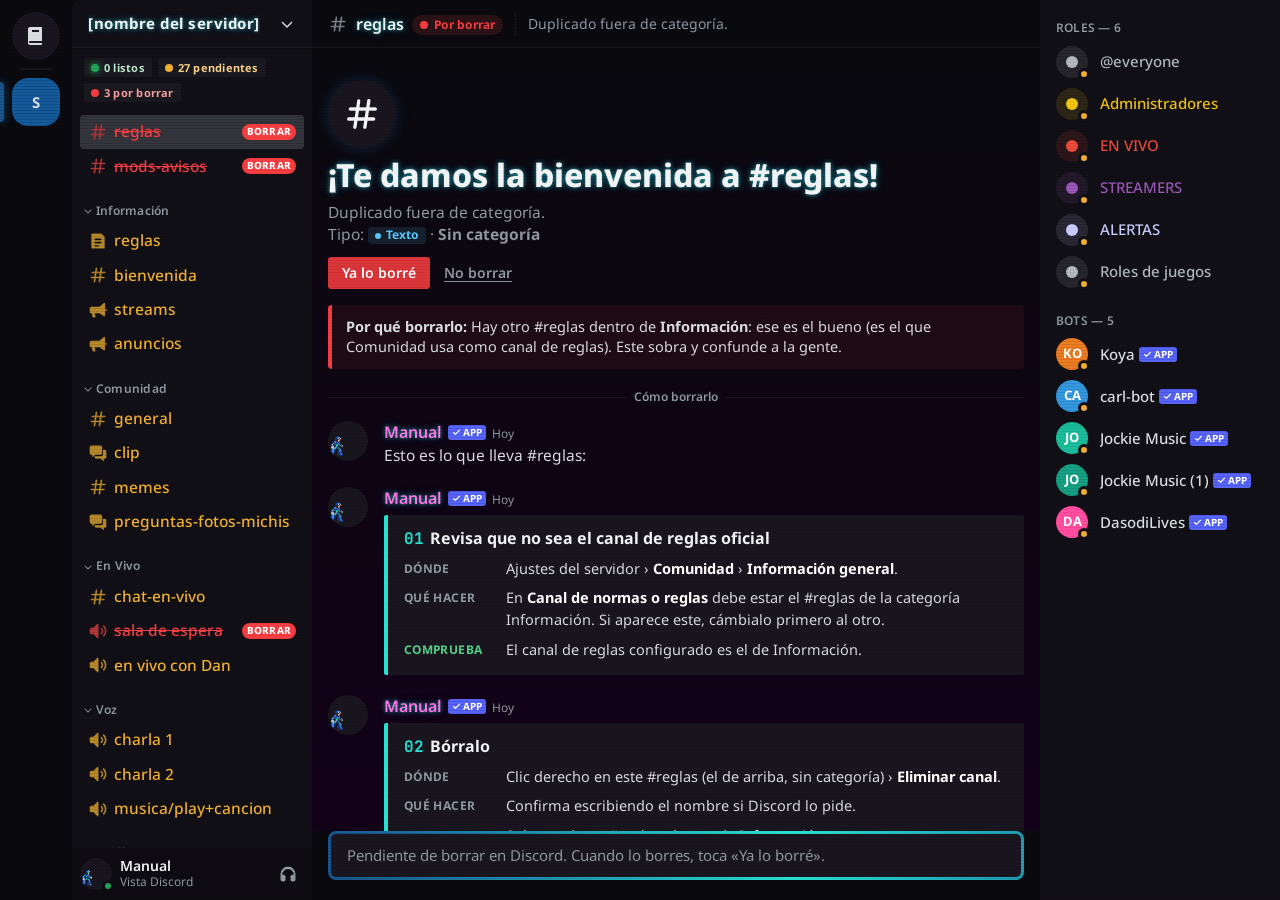
==== discord/index.html @ ae2b07f7 "Manual: invitaciones de Koya y Carl-bot detalladas, asistente y registros de Carl-bot" ====
<!doctype html>
<html lang="es">
<head>
  <meta charset="utf-8">
  <meta name="viewport" content="width=device-width, initial-scale=1">
  <title>Manual del server · Vista Discord</title>
  <link rel="preconnect" href="https://fonts.googleapis.com">
  <link rel="preconnect" href="https://fonts.gstatic.com" crossorigin>
  <link href="https://fonts.googleapis.com/css2?family=Noto+Sans:wght@400;500;600;700;800&family=JetBrains+Mono:wght@500&display=swap" rel="stylesheet">
  <link rel="stylesheet" href="discord.css">
  <link rel="icon" href="../assets/megaman-idle.png">
</head>
<body>
  <div class="app">

    <!-- 1. Columna de servidores -->
    <nav class="servers" aria-label="Servidores">
      <a class="srv srv-home" href="../index.html" title="Manual clásico">
        <svg viewBox="0 0 24 24" width="24" height="24" aria-hidden="true"><path fill="currentColor" d="M4 5a2 2 0 0 1 2-2h11a1 1 0 0 1 1 1v13H6a1 1 0 0 0 0 2h12v1a1 1 0 0 1-1 1H6a2 2 0 0 1-2-2V5Zm4 1v2h7V6H8Z"/></svg>
        <span class="srv-tip">Manual clásico</span>
      </a>
      <div class="srv-sep" aria-hidden="true"></div>
      <button class="srv srv-active" type="button" aria-current="true">
        <span class="srv-pill" aria-hidden="true"></span>
        <span id="srvInitials" class="srv-initials">CG</span>
        <span id="srvTip" class="srv-tip">Servidor</span>
      </button>
    </nav>

    <!-- 2. Barra de canales -->
    <aside class="sidebar" aria-label="Canales">
      <header class="guild-header">
        <span id="guildName" class="guild-name">Servidor</span>
        <svg viewBox="0 0 24 24" width="18" height="18" aria-hidden="true"><path fill="currentColor" d="M5.3 9.3a1 1 0 0 1 1.4 0L12 14.6l5.3-5.3a1 1 0 1 1 1.4 1.4l-6 6a1 1 0 0 1-1.4 0l-6-6a1 1 0 0 1 0-1.4Z"/></svg>
      </header>

      <div class="legend" id="legend" aria-label="Estado del server"></div>

      <div class="channels" id="channels"></div>

      <!-- Panel de usuario -->
      <div class="user-panel">
        <div class="user-avatar"><img src="../assets/megaman-idle.png" alt=""><span class="status-dot"></span></div>
        <div class="user-names">
          <span class="user-name">Manual</span>
          <span class="user-sub" id="userSub">Vista Discord</span>
        </div>
        <button id="soundBtn" class="icon-btn" type="button" aria-pressed="false" title="Sonido"></button>
      </div>
    </aside>

    <!-- 3. Contenido -->
    <main class="main" id="main" aria-live="polite">
      <header class="topbar">
        <button id="menuBtn" class="icon-btn menu-btn" type="button" aria-label="Mostrar canales">
          <svg viewBox="0 0 24 24" width="22" height="22" aria-hidden="true"><path fill="currentColor" d="M3 6h18v2H3V6Zm0 5h18v2H3v-2Zm0 5h18v2H3v-2Z"/></svg>
        </button>
        <span id="topIcon" class="top-icon" aria-hidden="true"></span>
        <h1 id="topName" class="top-name"></h1>
        <span id="topState" class="top-state"></span>
        <span class="top-divider" aria-hidden="true"></span>
        <span id="topTopic" class="top-topic"></span>
        <button id="membersBtn" class="icon-btn members-btn" type="button" aria-label="Mostrar miembros">
          <svg viewBox="0 0 24 24" width="22" height="22" aria-hidden="true"><path fill="currentColor" d="M14.5 8a3 3 0 1 0-6 0 3 3 0 0 0 6 0Zm-9 11c0-3 2.7-5.5 6-5.5s6 2.5 6 5.5H5.5Zm12-11.5a2.5 2.5 0 1 1 0 5 2.5 2.5 0 0 1 0-5Zm1 7c2 .6 3.5 2.3 3.5 4.5h-3.2c-.2-1.8-1-3.3-2.2-4.4l1.9-.1Z"/></svg>
        </button>
      </header>

      <div class="chat" id="chat">
        <div class="chat-inner" id="chatInner"></div>
      </div>

      <div class="composer">
        <div class="composer-box" id="composer">Este canal es parte del manual: usa los botones de arriba para confirmar su estado.</div>
      </div>
    </main>

    <!-- 4. Miembros: roles y bots -->
    <aside class="members" id="members" aria-label="Roles y bots"></aside>
  </div>

  <div id="modal" class="modal-root" hidden></div>
  <div class="scanlines" aria-hidden="true"></div>

  <script src="../content.js"></script>
  <script src="perms.js"></script>
  <script src="server-map.js"></script>
  <script src="discord.js"></script>
</body>
</html>
---- discord/discord.css ----
/* =========================================================
   Vista Discord del manual
   Layout de Discord (tema oscuro) + tu tema de Vencord «Cyberpunk Neon» v3.0
   ========================================================= */

:root {
  /* --- tu paleta (CyberPunkNeon.css, sección 1) --- */
  --neon-primary: #1f7ccead;
  --neon-secondary: #145a99;
  --neon-accent: #29e0d1;
  --bg-void: #0a0a0f;
  --bg-panel: #121017;
  --bg-elevated: #1a1620;

  /* --- colores de estado (CyberPunkNeon.css, sección 23) --- */
  --status-online: #23a55a;
  --status-idle: #f0b232;
  --status-dnd: #f23f43;
  --status-offline: #80848e;

  /* --- tema oscuro de Discord (texto e interacción) --- */
  --text-normal: #dbdee1;
  --text-muted: #949ba4;
  --text-strong: #f2f3f5;
  --channel-icon: #80848e;
  --hover-bg: rgba(78, 80, 88, .3);
  --active-bg: rgba(78, 80, 88, .6);
  --divider: rgba(255, 255, 255, .06);

  --font: 'gg sans', 'Noto Sans', 'Segoe UI', system-ui, sans-serif;
  --mono: 'JetBrains Mono', Consolas, monospace;
}

* { box-sizing: border-box; }
html, body { height: 100%; }
body {
  margin: 0;
  background: var(--bg-void);
  color: var(--text-normal);
  font-family: var(--font);
  font-size: 16px;
  line-height: 1.375;
  overflow: hidden;
}
button { font: inherit; color: inherit; }
a { color: var(--neon-accent); text-shadow: 0 0 4px rgba(41, 224, 209, .4); }
:focus-visible { outline: 2px solid var(--neon-accent); outline-offset: 2px; }

/* scrollbars (sección 8 y 17) */
::-webkit-scrollbar { width: 8px; height: 8px; }
::-webkit-scrollbar-thumb { background: var(--neon-primary); border-radius: 10px; box-shadow: 0 0 6px var(--neon-primary); }
::-webkit-scrollbar-track { background: var(--bg-void); }

/* scanlines CRT (sección 18) */
.scanlines {
  position: fixed; inset: 0; z-index: 999; pointer-events: none;
  background: repeating-linear-gradient(0deg, rgba(0,0,0,.15) 0px, rgba(0,0,0,.15) 1px, transparent 1px, transparent 3px);
  mix-blend-mode: overlay;
}

/* ---------- layout ---------- */
.app {
  display: grid;
  grid-template-columns: 72px 240px minmax(0, 1fr) 240px;
  height: 100vh;
}

/* ---------- 1. servidores ---------- */
.servers {
  background: var(--bg-void);
  display: flex; flex-direction: column; align-items: center;
  gap: 8px; padding: 12px 0;
}
.srv {
  position: relative;
  width: 48px; height: 48px;
  display: grid; place-items: center;
  border: none; border-radius: 50%;
  background: var(--bg-elevated);
  color: var(--text-normal);
  cursor: pointer;
  text-decoration: none; text-shadow: none;
  transition: border-radius .2s ease, box-shadow .2s ease, background .2s ease;
}
.srv:hover { border-radius: 16px; box-shadow: 0 0 12px var(--neon-primary); background: var(--neon-secondary); }
.srv-active { border-radius: 16px; background: var(--neon-secondary); animation: activeServerBreathe 3s ease-in-out infinite; }
@keyframes activeServerBreathe {
  0%, 100% { box-shadow: 0 0 6px var(--neon-primary); }
  50% { box-shadow: 0 0 16px var(--neon-primary); }
}
.srv-initials { font-weight: 700; font-size: 15px; }
.srv-pill {
  position: absolute; left: -12px; top: 50%;
  width: 4px; height: 40px; margin-top: -20px;
  border-radius: 0 4px 4px 0;
  background: var(--neon-primary); box-shadow: 0 0 8px var(--neon-primary);
}
.srv-sep { width: 32px; height: 2px; border-radius: 1px; background: var(--divider); }
.srv-tip {
  position: absolute; left: 60px; top: 50%; transform: translateY(-50%);
  white-space: nowrap; pointer-events: none;
  background: var(--bg-elevated); color: var(--text-strong);
  font-size: 14px; font-weight: 600;
  padding: 6px 10px; border-radius: 4px;
  box-shadow: 0 0 10px rgba(31,124,206,.35);
  opacity: 0; transition: opacity .12s; z-index: 20;
}
.srv:hover .srv-tip { opacity: 1; }

/* ---------- 2. barra de canales ---------- */
.sidebar {
  background: var(--bg-panel);
  display: flex; flex-direction: column;
  min-height: 0;
  border-radius: 8px 0 0 0;
}
.guild-header {
  height: 48px; flex: none;
  display: flex; align-items: center; justify-content: space-between; gap: 8px;
  padding: 0 16px;
  border-bottom: 1px solid var(--divider);
  box-shadow: 0 1px 0 rgba(0,0,0,.2);
}
.guild-name {
  font-weight: 700; font-size: 15px; color: var(--text-strong);
  white-space: nowrap; overflow: hidden; text-overflow: ellipsis;
  letter-spacing: .5px;
  text-shadow: 0 0 4px rgba(41,224,209,.6), 0 0 10px rgba(31,124,206,.4);
}

.legend {
  display: flex; flex-wrap: wrap; gap: 6px;
  padding: 10px 12px 4px;
  font-size: 11px; font-weight: 700; letter-spacing: .02em;
}
.lg { display: inline-flex; align-items: center; gap: 5px; padding: 2px 7px; border-radius: 3px; background: rgba(255,255,255,.04); }
.lg i { width: 8px; height: 8px; border-radius: 50%; display: block; }
.lg-done i { background: var(--status-online); box-shadow: 0 0 6px var(--status-online); }
.lg-pending i { background: var(--status-idle); }
.lg-delete i { background: var(--status-dnd); }
.lg-done { color: #bfe7cf; } .lg-pending { color: #f6d38f; } .lg-delete { color: #f7a4a6; }

.channels { flex: 1; overflow-y: auto; padding: 8px 8px 16px; }
.channels::-webkit-scrollbar { width: 4px; }

.cat {
  display: flex; align-items: center; gap: 2px;
  width: 100%;
  margin-top: 16px; padding: 4px 4px 4px 2px;
  border: none; background: none; cursor: pointer;
  color: var(--text-muted);
  font-size: 12px; font-weight: 600; letter-spacing: .02em;
  text-align: left;
}
.cat:hover { color: var(--text-normal); }
.cat svg { transition: transform .15s; }
.cat[aria-expanded="false"] svg { transform: rotate(-90deg); }
.cat-first { margin-top: 4px; }

.ch {
  position: relative;
  display: flex; align-items: center; gap: 6px;
  width: 100%; min-height: 32px;
  margin: 1px 0; padding: 6px 8px;
  border: none; border-radius: 4px;
  background: none; cursor: pointer;
  color: var(--text-muted);
  font-size: 15.5px; font-weight: 500; text-align: left;
}
.ch:hover { background: var(--hover-bg); color: var(--text-normal); }
.ch.is-active { background: var(--active-bg); color: #fff; }
.ch-icon { flex: none; width: 20px; height: 20px; color: var(--channel-icon); display: grid; place-items: center; }
.ch-name { flex: 1; min-width: 0; white-space: nowrap; overflow: hidden; text-overflow: ellipsis; }
.ch-badge {
  flex: none;
  font-size: 10px; font-weight: 800; letter-spacing: .02em;
  padding: 1px 5px; border-radius: 8px;
  color: #fff;
}

/* estados en la barra */
.st-pending .ch-name { color: var(--status-idle); }
.st-pending .ch-icon { color: #b58a2d; }
.st-pending .ch-badge { background: #8a6418; }
.st-delete .ch-name { color: var(--status-dnd); text-decoration: line-through; text-decoration-thickness: 1px; }
.st-delete .ch-icon { color: #b0373a; }
.st-delete .ch-badge { background: var(--status-dnd); animation: badgePulse 1.6s ease-in-out infinite; }
@keyframes badgePulse { 0%,100% { box-shadow: 0 0 3px rgba(255,40,90,.6); } 50% { box-shadow: 0 0 10px rgba(255,40,90,.9); } }
.st-done .ch-name { color: inherit; }
.done-dot {
  flex: none; width: 9px; height: 9px; border-radius: 50%;
  background: var(--status-online);
  box-shadow: 0 0 0 2px var(--bg-panel), 0 0 8px var(--status-online);
}

.trash-cat { margin-top: 22px; border-top: 1px dashed var(--divider); padding-top: 12px; }
.st-deleted .ch-name { color: #6d6f78; text-decoration: line-through; }

/* panel de usuario */
.user-panel {
  flex: none; height: 52px;
  display: flex; align-items: center; gap: 8px;
  padding: 0 8px;
  background: #0e0c12;
}
.user-avatar { position: relative; width: 32px; height: 32px; flex: none; }
.user-avatar img {
  width: 32px; height: 32px; border-radius: 50%;
  object-fit: cover; object-position: 13% 50%;
  image-rendering: pixelated; background: var(--bg-elevated);
}
.status-dot {
  position: absolute; right: -2px; bottom: -2px;
  width: 12px; height: 12px; border-radius: 50%;
  background: var(--status-online); border: 3px solid #0e0c12;
}
.user-names { flex: 1; min-width: 0; display: flex; flex-direction: column; line-height: 1.2; }
.user-name { font-size: 14px; font-weight: 600; color: var(--text-strong); }
.user-sub { font-size: 12px; color: var(--text-muted); }
.icon-btn {
  width: 32px; height: 32px; flex: none;
  display: grid; place-items: center;
  border: none; border-radius: 4px; background: none;
  color: var(--text-muted); cursor: pointer;
}
.icon-btn:hover { background: var(--hover-bg); color: var(--text-normal); }
.icon-btn[aria-pressed="true"] { color: var(--status-dnd); }

/* ---------- 3. contenido ---------- */
.main { display: flex; flex-direction: column; min-width: 0; min-height: 0; background: var(--bg-void); }
.topbar {
  height: 48px; flex: none;
  display: flex; align-items: center; gap: 8px;
  padding: 0 8px 0 16px;
  border-bottom: 1px solid var(--divider);
  box-shadow: 0 1px 0 rgba(0,0,0,.2);
  background: var(--bg-void);
}
.menu-btn { display: none; }
.top-icon { color: var(--channel-icon); display: grid; place-items: center; }
.top-name {
  margin: 0; font-size: 16px; font-weight: 600; color: var(--text-strong);
  white-space: nowrap;
  text-shadow: 0 0 4px rgba(41,224,209,.6), 0 0 10px rgba(31,124,206,.4);
}
.top-state { flex: none; }
.top-divider { width: 1px; height: 24px; background: var(--divider); margin: 0 4px; }
.top-topic { flex: 1; min-width: 0; font-size: 14px; color: var(--text-muted); white-space: nowrap; overflow: hidden; text-overflow: ellipsis; }

.pill {
  display: inline-flex; align-items: center; gap: 6px;
  font-size: 12px; font-weight: 700;
  padding: 2px 8px; border-radius: 10px;
}
.pill i { width: 8px; height: 8px; border-radius: 50%; display: block; }
.pill-pending { background: rgba(240,178,50,.14); color: var(--status-idle); }
.pill-pending i { background: var(--status-idle); }
.pill-delete { background: rgba(242,63,67,.14); color: var(--status-dnd); }
.pill-delete i { background: var(--status-dnd); }
.pill-done { background: rgba(35,165,90,.14); color: #57d18b; }
.pill-done i { background: var(--status-online); box-shadow: 0 0 6px var(--status-online); }
.pill-deleted { background: rgba(255,255,255,.06); color: var(--text-muted); }
.pill-deleted i { background: var(--status-offline); }

/* chat con degradado y cuadrícula de circuito (secciones 5 y 14) */
.chat {
  flex: 1; overflow-y: auto; min-height: 0;
  background-image:
    linear-gradient(180deg, var(--bg-void) 0%, #14001a 100%),
    repeating-linear-gradient(90deg, rgba(41,224,209,.035) 0px, rgba(41,224,209,.035) 1px, transparent 1px, transparent 48px),
    repeating-linear-gradient(0deg, rgba(41,224,209,.035) 0px, rgba(41,224,209,.035) 1px, transparent 1px, transparent 48px);
  background-blend-mode: normal, screen, screen;
  background-attachment: local;
  animation: gridDrift 40s linear infinite;
}
@keyframes gridDrift { to { background-position: 0 0, 48px 48px, 48px 48px; } }
.chat-inner { max-width: 980px; padding: 16px 0 28px; }

.welcome { padding: 16px 16px 8px; }
.welcome-icon {
  width: 68px; height: 68px; border-radius: 50%;
  display: grid; place-items: center;
  background: var(--bg-elevated); color: var(--text-strong);
  margin-bottom: 8px;
  box-shadow: 0 0 14px rgba(31,124,206,.25);
}
.welcome h2 {
  margin: 8px 0; font-size: 32px; line-height: 1.2; font-weight: 800; color: var(--text-strong);
  text-shadow: 0 0 4px rgba(41,224,209,.6), 0 0 10px rgba(31,124,206,.4);
}
.welcome p { margin: 0 0 12px; color: var(--text-muted); font-size: 15.5px; }

.actions { display: flex; flex-wrap: wrap; align-items: center; gap: 8px; margin-top: 4px; }
.btn {
  display: inline-flex; align-items: center; gap: 6px;
  min-height: 32px; padding: 2px 14px;
  border: none; border-radius: 3px;
  font-size: 14px; font-weight: 600; cursor: pointer;
  background: var(--bg-elevated); color: var(--text-normal);
  transition: background-color .2s ease, box-shadow .2s ease, transform .08s;
}
.btn:hover { background: #262230; }
.btn:active { animation: btnFlash .3s ease-out; }
@keyframes btnFlash { 0% { box-shadow: 0 0 25px var(--neon-accent); } 100% { box-shadow: 0 0 10px var(--neon-primary); } }
.btn-brand { background: var(--neon-primary); color: #fff; }
.btn-brand:hover { background: var(--neon-secondary); box-shadow: 0 0 10px var(--neon-primary); }
.btn-green { background: #248046; color: #fff; }
.btn-green:hover { background: #1a6334; box-shadow: 0 0 10px rgba(35,165,90,.6); }
.btn-red { background: #da373c; color: #fff; }
.btn-red:hover { background: #a12828; box-shadow: 0 0 10px rgba(242,63,67,.6); }
.btn-link { background: none; color: var(--text-muted); padding: 2px 6px; text-decoration: underline; text-underline-offset: 3px; }
.btn-link:hover { background: none; color: var(--text-normal); }
.btn[disabled] { opacity: .5; cursor: not-allowed; }
.soon { font-size: 10px; font-weight: 800; padding: 1px 5px; border-radius: 8px; background: var(--neon-secondary); color: #fff; }

.date-sep {
  display: flex; align-items: center; gap: 8px;
  margin: 20px 16px 8px;
  font-size: 12px; font-weight: 600; color: var(--text-muted);
}
.date-sep::before, .date-sep::after { content: ""; flex: 1; height: 1px; background: var(--divider); }

.suggest {
  margin: 8px 16px; padding: 12px 14px;
  display: flex; flex-wrap: wrap; align-items: center; gap: 10px;
  border-radius: 4px;
  background: rgba(35,165,90,.1); border: 1px solid rgba(35,165,90,.45);
  color: #bfe7cf; font-size: 14.5px;
}
.why {
  margin: 8px 16px; padding: 12px 14px; border-radius: 4px;
  background: rgba(242,63,67,.08); border-left: 4px solid var(--status-dnd);
  font-size: 14.5px;
}

/* mensajes del «bot» Manual */
.msg {
  display: flex; gap: 16px;
  padding: 8px 16px 8px 16px; margin-top: 4px;
  border-radius: 2px;
  transition: box-shadow .15s ease, background .15s;
}
.msg:hover { box-shadow: -2px 0 0 var(--neon-primary), 0 0 14px rgba(31,124,206,.25); background: rgba(255,255,255,.015); }
.msg-avatar {
  flex: none; width: 40px; height: 40px; border-radius: 50%;
  object-fit: cover; object-position: 13% 50%;
  image-rendering: pixelated; background: var(--bg-elevated);
}
.msg-body { min-width: 0; flex: 1; }
.msg-head { display: flex; align-items: baseline; flex-wrap: wrap; gap: 6px; margin-bottom: 2px; }
.msg-author {
  font-weight: 600; color: #ff7be6;
  text-shadow: 0 0 4px rgba(41,224,209,.6), 0 0 10px rgba(31,124,206,.4);
  cursor: default;
}
.msg-author:hover {
  animation: glitchText .25s steps(2, jump-none) 1;
  text-shadow: -1px 0 rgba(255,0,90,.8), 1px 0 rgba(41,224,209,.8), 0 0 8px var(--neon-accent);
}
@keyframes glitchText {
  0% { transform: translate(0,0); } 25% { transform: translate(-1px,.5px); }
  50% { transform: translate(1px,-.5px); } 75% { transform: translate(-.5px,0); } 100% { transform: translate(0,0); }
}
.app-tag {
  display: inline-flex; align-items: center; gap: 2px;
  font-size: 10px; font-weight: 700; padding: 0 4px; border-radius: 3px;
  background: #5865f2; color: #fff; line-height: 15px; transform: translateY(-1px);
}
.msg-time { font-size: 12px; color: var(--text-muted); }
.msg-text { color: var(--text-normal); font-size: 15.5px; }

/* tarjeta de paso (estilo embed, esquinas angulares — sección 13) */
.embed {
  margin-top: 6px; max-width: 640px;
  display: grid; gap: 8px;
  padding: 12px 16px 14px;
  border-radius: 2px;
  background: var(--bg-elevated);
  border-left: 4px solid var(--neon-accent);
}
.embed-title { font-weight: 700; color: var(--text-strong); font-size: 16px; }
.embed-num { font-family: var(--mono); color: var(--neon-accent); margin-right: 6px; }
.embed-row { display: grid; grid-template-columns: 92px 1fr; gap: 10px; font-size: 14.5px; line-height: 1.5; }
.embed-row b.lbl { font-size: 12px; font-weight: 700; color: var(--text-muted); text-transform: uppercase; letter-spacing: .03em; padding-top: 2px; }
.embed-row.warn { background: rgba(240,178,50,.08); margin: 0 -8px; padding: 6px 8px; border-radius: 3px; }
.embed-row.warn b.lbl { color: var(--status-idle); }
.embed-row.ok b.lbl { color: #57d18b; }
.embed strong { color: #fff; }
code { font-family: var(--mono); font-size: .88em; background: #08080c; border: 1px solid rgba(41,224,209,.3); padding: 1px 5px; border-radius: 2px; color: var(--neon-accent); }

/* tareas del manual (comparten avance) */
.tasks { margin-top: 6px; max-width: 640px; display: grid; gap: 6px; }
.task {
  display: flex; align-items: center; gap: 10px;
  padding: 8px 10px; border-radius: 3px;
  background: var(--bg-elevated); border: 1px solid transparent;
}
.task:hover { border-color: rgba(41,224,209,.3); }
.task-check {
  flex: none; width: 22px; height: 22px; border-radius: 4px;
  border: 2px solid #4e5058; background: none; cursor: pointer;
  display: grid; place-items: center; color: transparent;
}
.task.is-done .task-check { background: var(--status-online); border-color: var(--status-online); color: #fff; box-shadow: 0 0 8px rgba(35,165,90,.6); }
.task-text { flex: 1; min-width: 0; font-size: 14.5px; }
.task.is-done .task-text { color: var(--text-muted); text-decoration: line-through; }
.task.is-skip .task-text { color: #6d6f78; text-decoration: line-through; }
.task-level { font-size: 12px; color: var(--text-muted); }
.task-skip { flex: none; border: none; background: none; cursor: pointer; font-size: 12px; color: var(--text-muted); text-decoration: underline; text-underline-offset: 3px; }
.task-skip:hover { color: var(--status-dnd); }
.task.is-skip .task-skip { color: var(--status-idle); }

/* tipos de canal (mismos colores que el manual) */
.type { display: inline-flex; align-items: center; gap: 5px; padding: 0 7px; border-radius: 3px; font-size: 12px; font-weight: 700; white-space: nowrap; vertical-align: 1px; }
.type::before { content: ""; width: 6px; height: 6px; border-radius: 50%; background: currentColor; }
.type-texto { color: #5ac8fa; background: rgba(90,200,250,.12); }
.type-anuncios { color: #ffb020; background: rgba(255,176,32,.12); }
.type-foro { color: #ff4fa3; background: rgba(255,79,163,.12); }
.type-voz { color: #9dff5c; background: rgba(157,255,92,.12); }
.type-escenario { color: #b98cff; background: rgba(185,140,255,.12); }

/* caja inferior con borde que recorre el perímetro (sección 6) */
.composer { flex: none; padding: 0 16px 20px; }
.composer-box {
  min-height: 44px; padding: 11px 16px;
  border-radius: 8px;
  color: var(--text-muted); font-size: 15px;
  border: 3px solid transparent;
  background-image:
    linear-gradient(var(--bg-elevated), var(--bg-elevated)),
    linear-gradient(90deg, var(--neon-primary), var(--neon-accent), var(--neon-secondary), var(--neon-primary), var(--neon-accent), var(--neon-secondary), var(--neon-primary));
  background-origin: border-box;
  background-clip: padding-box, border-box;
  background-size: 100% 100%, 400% 100%;
  animation: chaseMsgBoxBorder 8s linear infinite;
}
@keyframes chaseMsgBoxBorder { 0% { background-position: 0 0, 0% 0; } 100% { background-position: 0 0, 400% 0; } }

/* ---------- 4. miembros ---------- */
.members { background: var(--bg-panel); overflow-y: auto; padding: 8px 8px 16px; }
.mem-group { margin: 20px 8px 4px; font-size: 12px; font-weight: 600; color: var(--text-muted); letter-spacing: .02em; }
.mem-group:first-child { margin-top: 12px; }
.mem {
  display: flex; align-items: center; gap: 12px;
  width: 100%; min-height: 42px; padding: 4px 8px;
  border: none; border-radius: 4px; background: none; cursor: pointer; text-align: left;
}
.mem:hover { background: var(--hover-bg); }
.mem.is-active { background: var(--active-bg); }
.mem-av {
  position: relative; flex: none;
  width: 32px; height: 32px; border-radius: 50%;
  display: grid; place-items: center;
  font-size: 13px; font-weight: 700; color: #fff;
}
.mem-av .st {
  position: absolute; right: -2px; bottom: -2px;
  width: 12px; height: 12px; border-radius: 50%;
  border: 3px solid var(--bg-panel);
}
.mem-av .st-pending { background: var(--status-idle); }
.mem-av .st-delete { background: var(--status-dnd); }
.mem-av .st-done { background: var(--status-online); }
.mem-name {
  flex: 1; min-width: 0; font-size: 15px; font-weight: 500;
  white-space: nowrap; overflow: hidden; text-overflow: ellipsis;
}
.mem:hover .mem-name { text-shadow: -1px 0 rgba(255,0,90,.8), 1px 0 rgba(41,224,209,.8), 0 0 8px var(--neon-accent); }
.mem-role-dot { width: 12px; height: 12px; border-radius: 50%; }


/* ---------- resumen de permisos en la página ---------- */
.ptable { margin-top: 6px; max-width: 720px; display: grid; gap: 6px; }
.prow { display: grid; grid-template-columns: 170px 1fr; gap: 10px; align-items: start; padding: 8px 10px; background: var(--bg-elevated); border-radius: 3px; }
.ptarget { display: inline-flex; align-items: center; gap: 5px; font-weight: 700; font-size: 14px; }
.pchips { display: flex; flex-wrap: wrap; gap: 5px; }
.pchip { font-size: 12.5px; font-weight: 600; padding: 2px 8px; border-radius: 10px; }
.pchip.allow { background: rgba(35,165,90,.15); color: #6ee29b; }
.pchip.deny { background: rgba(242,63,67,.15); color: #ff8a8d; }
.pchip.none { background: rgba(255,255,255,.06); color: var(--text-muted); }
.linkbtn { border: none; background: none; padding: 0; color: var(--neon-accent); cursor: pointer; font-weight: 600; text-decoration: underline; text-underline-offset: 3px; }

/* ---------- ventana estilo «Editar canal» ---------- */
body.modal-open { overflow: hidden; }
.modal-root { position: fixed; inset: 0; z-index: 100; background: rgba(0,0,0,.55); animation: fadeIn .15s ease; }
@keyframes fadeIn { from { opacity: 0; } }
.settings {
  position: absolute; inset: 0;
  display: grid; grid-template-columns: minmax(200px, 1fr) minmax(0, 760px) minmax(60px, 1fr);
  background: var(--bg-void);
  animation: zoomIn .18s cubic-bezier(.2,.8,.2,1);
}
@keyframes zoomIn { from { transform: scale(1.04); opacity: 0; } }
.set-nav {
  background: var(--bg-panel);
  display: flex; flex-direction: column; align-items: flex-end;
  padding: 60px 8px 20px 20px; overflow-y: auto;
}
.set-nav > * { width: 200px; }
.set-head { font-size: 12px; font-weight: 700; color: var(--text-muted); padding: 6px 10px; text-transform: uppercase; letter-spacing: .02em; overflow-wrap: anywhere; }
.set-head small { display: block; font-weight: 600; text-transform: none; color: #6d6f78; margin-top: 2px; }
.set-tab {
  display: block; text-align: left;
  margin: 1px 0; padding: 6px 10px;
  border: none; border-radius: 4px; background: none; cursor: pointer;
  color: var(--text-muted); font-size: 15.5px; font-weight: 500;
}
.set-tab:hover { background: var(--hover-bg); color: var(--text-normal); }
.set-tab.on { background: var(--active-bg); color: #fff; }
.set-sep { height: 1px; background: var(--divider); margin: 8px 0; }
.set-danger { padding: 6px 10px; color: var(--status-dnd); font-size: 15.5px; font-weight: 500; opacity: .75; cursor: help; }

.set-body { padding: 60px 40px 80px; overflow-y: auto; }
.set-body h2 { margin: 0 0 4px; font-size: 20px; color: var(--text-strong); text-shadow: 0 0 4px rgba(41,224,209,.6), 0 0 10px rgba(31,124,206,.4); }
.set-sub { margin: 0 0 18px; font-size: 14px; color: var(--text-muted); }
.set-close {
  justify-self: start; align-self: start;
  margin: 60px 0 0 20px;
  display: flex; flex-direction: column; align-items: center; gap: 6px;
  border: none; background: none; cursor: pointer; color: var(--text-muted);
  font-size: 12px; font-weight: 700;
}
.set-close svg { width: 36px; height: 36px; padding: 8px; border: 2px solid currentColor; border-radius: 50%; box-sizing: border-box; }
.set-close:hover { color: var(--text-strong); }

.kv { display: grid; grid-template-columns: 200px 1fr; gap: 12px; padding: 10px 0; border-bottom: 1px solid var(--divider); font-size: 14.5px; }
.kv span { color: var(--text-muted); font-weight: 600; font-size: 12px; text-transform: uppercase; letter-spacing: .02em; padding-top: 2px; }
.kv b { font-weight: 500; color: var(--text-normal); display: inline-flex; align-items: center; gap: 8px; flex-wrap: wrap; }
.swatch { width: 16px; height: 16px; border-radius: 50%; display: inline-block; }
.set-note { margin: 12px 0; padding: 10px 12px; border-radius: 4px; background: rgba(41,224,209,.06); border-left: 3px solid var(--neon-accent); font-size: 14px; }
.sync-box { margin: 0 0 12px; padding: 12px 14px; border-radius: 6px; background: var(--bg-elevated); font-size: 14.5px; }
.sync-box.synced { color: #f6d38f; }
.sync-box.own { color: #c9cdfb; }

.adv { display: grid; grid-template-columns: 190px minmax(0, 1fr); gap: 20px; margin-top: 18px; }
.adv-title { font-size: 12px; font-weight: 700; color: var(--text-muted); text-transform: uppercase; margin: 6px 0 8px; }
.adv-left { display: flex; flex-direction: column; gap: 2px; }
.adv-target {
  display: flex; align-items: center; gap: 4px; width: 100%;
  padding: 7px 10px; border: none; border-radius: 4px; background: none; cursor: pointer;
  font-size: 14.5px; font-weight: 600; text-align: left;
}
.adv-target:hover { background: var(--hover-bg); }
.adv-target.on { background: var(--active-bg); }
.showall { display: flex; align-items: center; gap: 8px; font-size: 13.5px; color: var(--text-muted); margin-bottom: 6px; cursor: pointer; }
.showall input { accent-color: var(--neon-accent); }

.perm-sec { margin: 18px 0 4px; font-size: 12px; font-weight: 700; color: var(--text-muted); text-transform: uppercase; letter-spacing: .02em; }
.perm { display: flex; gap: 16px; align-items: flex-start; padding: 12px 0; border-bottom: 1px solid var(--divider); }
.perm-info { flex: 1; min-width: 0; }
.perm-name { font-size: 15.5px; font-weight: 600; color: var(--text-strong); display: flex; align-items: center; gap: 6px; flex-wrap: wrap; }
.perm.is-set .perm-name { text-shadow: 0 0 4px rgba(41,224,209,.5); }
.perm-key { font-family: var(--mono); font-size: 11px; color: #6d7380; margin-top: 2px; }
.perm-desc { font-size: 13.5px; color: var(--text-muted); margin-top: 4px; line-height: 1.45; }
.approx { font-size: 13px; color: var(--status-idle); cursor: help; }
.tag2fa { font-size: 10px; font-weight: 800; padding: 0 5px; border-radius: 3px; background: rgba(240,178,50,.15); color: var(--status-idle); }

/* control ✕ / ／ / ✓ como en Discord */
.tri { flex: none; display: inline-flex; border: 1px solid #3a3d44; border-radius: 4px; overflow: hidden; }
.tri span { width: 30px; height: 26px; display: grid; place-items: center; font-size: 13px; font-weight: 800; color: #6d6f78; background: #1e1f22; }
.tri span + span { border-left: 1px solid #3a3d44; }
.tri .tri-x.on { background: var(--status-dnd); color: #fff; box-shadow: 0 0 10px rgba(242,63,67,.6); }
.tri .tri-n.on { background: #4e5058; color: #fff; }
.tri .tri-v.on { background: var(--status-online); color: #fff; box-shadow: 0 0 10px rgba(35,165,90,.6); }

/* interruptor de permisos de rol */
.sw { flex: none; width: 40px; height: 24px; border-radius: 12px; background: #80848e; position: relative; transition: background .15s; }
.sw i { position: absolute; top: 3px; left: 3px; width: 18px; height: 18px; border-radius: 50%; background: #fff; transition: left .15s; }
.sw.on { background: var(--status-online); box-shadow: 0 0 10px rgba(35,165,90,.5); }
.sw.on i { left: 19px; }
.sw.key { background: #6b2a2c; outline: 2px solid var(--status-dnd); outline-offset: 1px; }

.cmd-table { display: grid; gap: 2px; margin: 8px 0; }
.cmd-row { display: grid; grid-template-columns: 1.4fr 1fr 1.2fr; gap: 10px; padding: 10px 12px; background: var(--bg-elevated); font-size: 14px; align-items: center; }
.cmd-row small { display: block; color: var(--text-muted); font-size: 12px; margin-top: 2px; }
.cmd-head { background: none; color: var(--text-muted); font-weight: 700; font-size: 12px; text-transform: uppercase; }
.cmd-row .allow { color: #6ee29b; font-weight: 700; }
.cmd-row .deny { color: #ff8a8d; font-weight: 700; }

@media (max-width: 900px) {
  .settings { grid-template-columns: minmax(0, 1fr); grid-template-rows: auto minmax(0, 1fr); }
  .set-nav { flex-direction: row; flex-wrap: wrap; align-items: center; padding: 12px 56px 8px 12px; gap: 4px; }
  .set-nav > * { width: auto; }
  .set-sep, .set-danger { display: none; }
  .set-body { padding: 16px 16px 60px; }
  .set-close { position: absolute; top: 8px; right: 8px; margin: 0; }
  .set-close span { display: none; }
  .adv { grid-template-columns: minmax(0, 1fr); }
  .adv-left { flex-direction: row; flex-wrap: wrap; }
  .adv-target { width: auto; }
  .kv, .prow { grid-template-columns: minmax(0, 1fr); gap: 4px; }
}

/* ---------- responsive ---------- */
@media (max-width: 1100px) {
  .app { grid-template-columns: 72px 240px minmax(0, 1fr); }
  .members { display: none; position: fixed; right: 0; top: 0; bottom: 0; width: 260px; z-index: 30; box-shadow: -8px 0 24px rgba(0,0,0,.5); }
  .app.show-members .members { display: block; }
}
@media (min-width: 1101px) { .members-btn { display: none; } }
@media (max-width: 760px) {
  .app { grid-template-columns: minmax(0, 1fr); }
  .servers { display: none; }
  .sidebar { display: none; position: fixed; left: 0; top: 0; bottom: 0; width: 280px; z-index: 30; box-shadow: 8px 0 24px rgba(0,0,0,.5); }
  .app.show-channels .sidebar { display: flex; }
  .menu-btn { display: grid; }
  .top-divider, .top-topic { display: none; }
  .embed-row { grid-template-columns: 1fr; gap: 2px; }
  .welcome h2 { font-size: 24px; }
}

@media (prefers-reduced-motion: reduce) {
  *, *::before, *::after { animation: none !important; transition: none !important; }
}
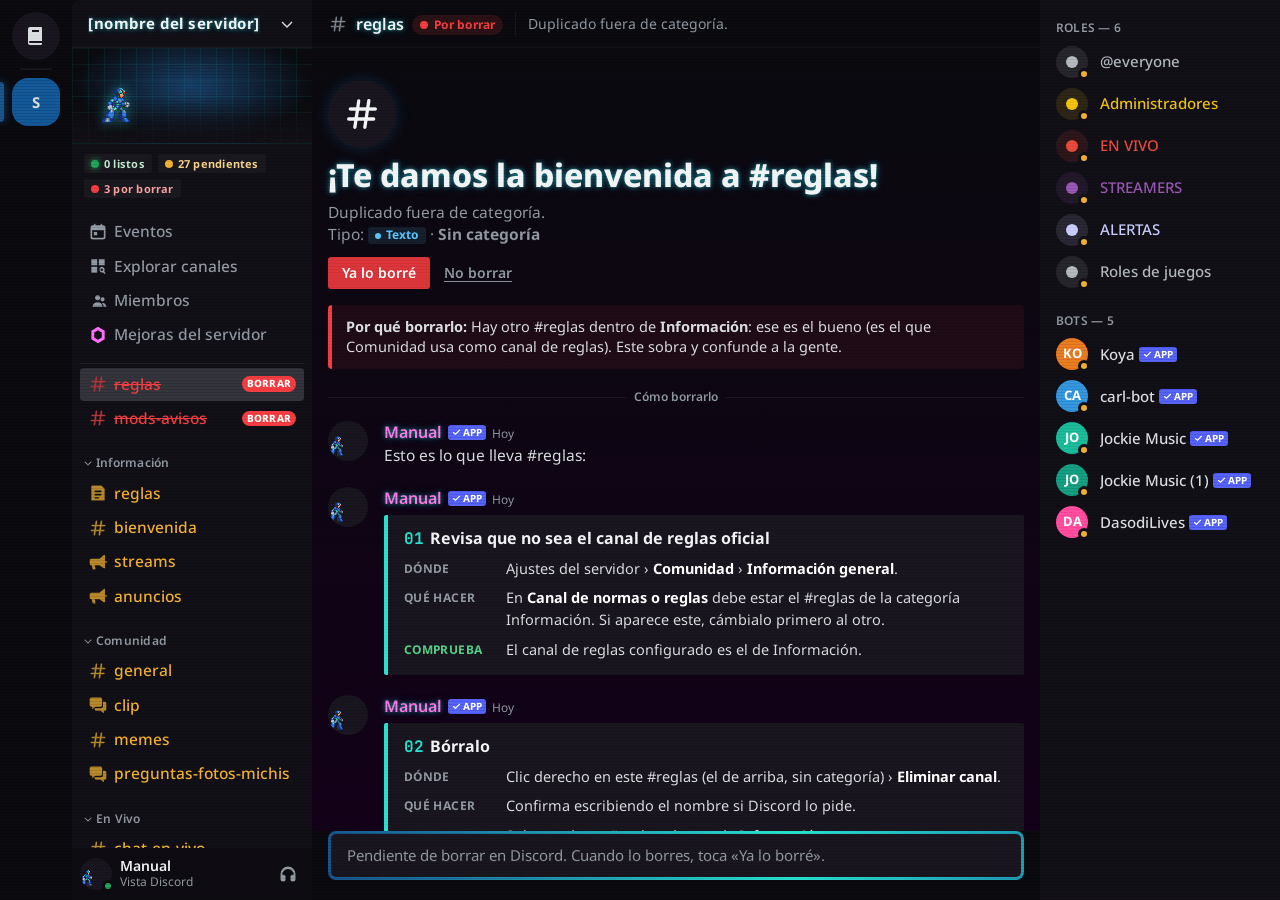
==== commit bd9c93a0: "Vista Discord Fase 3 y pendientes del manual: música-live, Sala de espera, #bienvenida solo Koya, Jo" ====
--- a/discord/index.html
+++ b/discord/index.html
@@ -29,10 +29,16 @@
 
     <!-- 2. Barra de canales -->
     <aside class="sidebar" aria-label="Canales">
-      <header class="guild-header">
+      <button id="guildBtn" class="guild-header" type="button" aria-haspopup="menu" aria-expanded="false" aria-controls="guildMenu">
         <span id="guildName" class="guild-name">Servidor</span>
-        <svg viewBox="0 0 24 24" width="18" height="18" aria-hidden="true"><path fill="currentColor" d="M5.3 9.3a1 1 0 0 1 1.4 0L12 14.6l5.3-5.3a1 1 0 1 1 1.4 1.4l-6 6a1 1 0 0 1-1.4 0l-6-6a1 1 0 0 1 0-1.4Z"/></svg>
-      </header>
+        <svg class="guild-chev" viewBox="0 0 24 24" width="18" height="18" aria-hidden="true"><path fill="currentColor" d="M5.3 9.3a1 1 0 0 1 1.4 0L12 14.6l5.3-5.3a1 1 0 1 1 1.4 1.4l-6 6a1 1 0 0 1-1.4 0l-6-6a1 1 0 0 1 0-1.4Z"/></svg>
+      </button>
+      <div id="guildMenu" class="guild-menu" role="menu" aria-label="Menú del servidor" hidden></div>
+
+      <!-- Cartel del server (Mega Man) -->
+      <div class="guild-banner" aria-hidden="true">
+        <img id="bannerImg" src="../assets/megaman.gif" alt="" width="270" height="90">
+      </div>
 
       <div class="legend" id="legend" aria-label="Estado del server"></div>
 
@@ -79,11 +85,14 @@
   </div>
 
   <div id="modal" class="modal-root" hidden></div>
+  <div id="toast" class="toast" role="status" aria-live="polite"></div>
+  <input id="importFile" type="file" accept=".json,application/json" hidden>
   <div class="scanlines" aria-hidden="true"></div>
 
   <script src="../content.js"></script>
   <script src="perms.js"></script>
   <script src="server-map.js"></script>
+  <script src="server-pages.js"></script>
   <script src="discord.js"></script>
 </body>
 </html>
--- a/discord/discord.css
+++ b/discord/discord.css
@@ -612,3 +612,174 @@
 @media (prefers-reduced-motion: reduce) {
   *, *::before, *::after { animation: none !important; transition: none !important; }
 }
+
+/* =========================================================
+   FASE 3 — menú del server, cartel, páginas de arriba,
+   Ajustes del servidor, Resumen de avance y celular
+   ========================================================= */
+.sidebar { position: relative; }
+
+/* ---------- cabecera como botón + menú ---------- */
+button.guild-header {
+  width: 100%; border: none; border-bottom: 1px solid var(--divider);
+  background: none; cursor: pointer; text-align: left; color: var(--text-normal);
+  position: relative; z-index: 3;
+}
+button.guild-header:hover { background: var(--hover-bg); }
+.guild-chev { flex: none; transition: transform .15s; }
+.guild-header[aria-expanded="true"] .guild-chev { transform: rotate(180deg); color: var(--neon-accent); }
+
+.guild-menu {
+  position: absolute; top: 54px; left: 10px; right: 10px; z-index: 40;
+  padding: 6px 8px; border-radius: 6px;
+  background: #0d0c12; border: 1px solid rgba(41,224,209,.25);
+  box-shadow: 0 8px 24px rgba(0,0,0,.6), 0 0 14px rgba(31,124,206,.25);
+  animation: menuIn .12s ease-out;
+}
+@keyframes menuIn { from { transform: translateY(-4px); opacity: 0; } }
+.menu-item {
+  width: 100%; display: flex; align-items: center; justify-content: space-between; gap: 8px;
+  padding: 7px 8px; margin: 2px 0; border: none; border-radius: 3px;
+  background: none; cursor: pointer; font-size: 14px; font-weight: 500;
+  color: var(--text-normal); text-decoration: none; text-shadow: none; text-align: left;
+}
+.menu-item span { display: grid; place-items: center; color: var(--text-muted); }
+.menu-item:hover, .menu-item:focus-visible { background: var(--neon-secondary); color: #fff; outline: none; }
+.menu-item:hover span, .menu-item:focus-visible span { color: #fff; }
+.menu-item.boost { color: #ff73fa; }
+.menu-item.boost span { color: #ff73fa; }
+.menu-sep { height: 1px; margin: 4px 4px; background: var(--divider); }
+
+/* ---------- cartel (Mega Man) ---------- */
+.guild-banner {
+  flex: none; height: 96px; overflow: hidden; position: relative;
+  display: grid; place-items: center;
+  background:
+    linear-gradient(180deg, rgba(10,10,15,0) 55%, var(--bg-panel) 100%),
+    linear-gradient(rgba(41,224,209,.08) 1px, transparent 1px) 0 0 / 16px 16px,
+    linear-gradient(90deg, rgba(41,224,209,.08) 1px, transparent 1px) 0 0 / 16px 16px,
+    radial-gradient(ellipse at 50% 40%, rgba(31,124,206,.45), rgba(10,10,15,.95) 70%);
+  border-bottom: 1px solid rgba(41,224,209,.12);
+  transition: height .2s ease;
+}
+.guild-banner img {
+  width: 216px; height: 72px; max-width: 92%; object-fit: contain;
+  image-rendering: pixelated; filter: drop-shadow(0 0 6px rgba(41,224,209,.45));
+  transition: opacity .2s ease;
+}
+.sidebar.banner-small .guild-banner { height: 0; border-bottom: none; }
+.sidebar.banner-small .guild-banner img { opacity: 0; }
+
+/* ---------- entradas de arriba ---------- */
+.top-entries { padding: 4px 0 10px; margin-bottom: 4px; border-bottom: 1px solid var(--divider); }
+.top-entry .ch-icon { color: var(--text-muted); }
+.top-entry.is-active .ch-icon { color: var(--neon-accent); }
+.top-entry[data-el="p-mejoras"] .ch-icon { color: #ff73fa; }
+
+/* ---------- listas de estado (Explorar, Miembros, Ajustes) ---------- */
+.list { display: grid; gap: 2px; margin-top: 6px; max-width: 640px; }
+.list-cat { margin: 12px 0 2px; font-size: 12px; font-weight: 700; color: var(--text-muted); text-transform: uppercase; letter-spacing: .02em; }
+.list-cat:first-child { margin-top: 2px; }
+.list-row {
+  display: flex; align-items: center; gap: 8px; width: 100%;
+  padding: 7px 10px; border: 1px solid transparent; border-radius: 4px;
+  background: var(--bg-elevated); cursor: pointer; text-align: left; font-size: 15px;
+}
+.list-row:hover { border-color: rgba(41,224,209,.3); }
+.list-row .ch-icon { color: var(--channel-icon); }
+.list-name { flex: 1; min-width: 0; white-space: nowrap; overflow: hidden; text-overflow: ellipsis; color: var(--text-normal); }
+.list-row.st-delete .list-name { color: var(--status-dnd); text-decoration: line-through; }
+.list-row.st-pending .list-name { color: var(--status-idle); }
+.list-row.st-deleted .list-name { color: #6d6f78; text-decoration: line-through; }
+
+/* ---------- resumen ---------- */
+.resumen { padding-top: 0; }
+.sum-cards { display: grid; grid-template-columns: repeat(4, minmax(0, 1fr)); gap: 8px; max-width: 640px; }
+.sum-card { padding: 12px; border-radius: 6px; background: var(--bg-elevated); border: 1px solid var(--divider); display: flex; flex-direction: column; }
+.sum-card b { font-size: 26px; font-weight: 800; line-height: 1.1; font-family: var(--mono); }
+.sum-card span { font-size: 12px; font-weight: 700; color: var(--text-muted); text-transform: uppercase; }
+.c-done b { color: #57d18b; text-shadow: 0 0 8px rgba(35,165,90,.6); }
+.c-skip b { color: #b5bac1; }
+.c-todo b { color: var(--status-idle); }
+.c-pct b { color: var(--neon-accent); text-shadow: 0 0 8px rgba(41,224,209,.6); }
+.bar { height: 6px; max-width: 640px; margin: 10px 0 12px; border-radius: 3px; background: #26232d; overflow: hidden; }
+.bar i { display: block; height: 100%; background: linear-gradient(90deg, var(--neon-secondary), var(--neon-accent)); box-shadow: 0 0 8px var(--neon-accent); }
+.bar.small { width: 70px; height: 4px; margin: 0; flex: none; }
+.sum-actions { margin-bottom: 4px; }
+
+.sum-el { display: grid; grid-template-columns: 120px 1fr; gap: 10px; align-items: start; margin-top: 8px; }
+.sum-el-items { display: flex; flex-wrap: wrap; gap: 4px 10px; }
+.chip-el { font-weight: 600; font-size: 14px; }
+.chip-el.st-delete { color: #ff8a8d; }
+.chip-el.st-pending { color: #f6d38f; }
+.chip-el.st-done { color: #6ee29b; }
+.chip-el.st-deleted { color: #80848e; text-decoration: line-through; }
+
+.sum-level { margin-top: 6px; max-width: 640px; border-radius: 4px; background: var(--bg-elevated); border: 1px solid var(--divider); }
+.sum-level > summary { display: flex; align-items: center; gap: 10px; padding: 8px 12px; cursor: pointer; list-style: none; }
+.sum-level > summary::-webkit-details-marker { display: none; }
+.sum-level > summary:hover { background: rgba(255,255,255,.03); }
+.sum-level[open] > summary { border-bottom: 1px solid var(--divider); }
+.sum-num { font-family: var(--mono); color: var(--neon-accent); font-size: 13px; }
+.sum-title { flex: 1; min-width: 0; font-weight: 600; font-size: 14.5px; }
+.sum-count { font-family: var(--mono); font-size: 12px; color: var(--text-muted); }
+.sum-level.is-full .sum-count { color: #57d18b; }
+.sum-level .tasks { padding: 8px; margin: 0; }
+
+/* ---------- Ajustes del servidor ---------- */
+.settings-server .set-tab { display: flex; align-items: center; justify-content: space-between; gap: 6px; width: 200px; }
+.settings-server .set-tab > span { min-width: 0; overflow: hidden; text-overflow: ellipsis; white-space: nowrap; }
+.settings-server .set-tab.danger { color: var(--status-dnd); }
+.set-count { flex: none; min-width: 18px; height: 18px; padding: 0 5px; border-radius: 9px; font-style: normal; font-size: 11px; font-weight: 800; display: grid; place-items: center; background: #8a6418; color: #fff; }
+.set-ok { flex: none; display: grid; place-items: center; width: 18px; height: 18px; border-radius: 50%; background: var(--status-online); color: #fff; box-shadow: 0 0 6px var(--status-online); }
+.set-ok svg { width: 11px; height: 11px; }
+.set-text { font-size: 15px; line-height: 1.55; color: var(--text-normal); margin: 8px 0 6px; max-width: 640px; }
+.set-text strong { color: #fff; }
+.set-back { display: none; }
+a.btn { text-decoration: none; text-shadow: none; color: var(--text-normal); }
+
+/* ---------- aviso flotante ---------- */
+.toast {
+  position: fixed; left: 50%; bottom: 24px; z-index: 200; transform: translate(-50%, 20px);
+  max-width: min(92vw, 520px); padding: 10px 16px; border-radius: 6px;
+  background: #0d0c12; border: 1px solid var(--neon-accent); color: var(--text-strong);
+  box-shadow: 0 0 14px rgba(41,224,209,.35); font-size: 14px;
+  opacity: 0; pointer-events: none; transition: opacity .2s, transform .2s;
+}
+.toast.on { opacity: 1; transform: translate(-50%, 0); }
+
+/* ---------- celular ---------- */
+@media (max-width: 900px) {
+  /* Ajustes del servidor: primero la lista, al tocar una sección se abre a pantalla completa */
+  .settings.settings-server { grid-template-rows: minmax(0, 1fr); }
+  .settings-server .set-nav { flex-direction: column; flex-wrap: nowrap; align-items: stretch; padding: 56px 12px 24px; gap: 0; }
+  .settings-server .set-nav > * { width: auto; }
+  .settings-server .set-tab { width: auto; padding: 10px 12px; }
+  .settings-server .set-sep { display: block; }
+  .settings-server .set-body { display: none; }
+  .settings-server.show-body .set-nav { display: none; }
+  .settings-server.show-body .set-body { display: block; padding-top: 56px; }
+  .set-back {
+    display: inline-flex; align-items: center; gap: 4px; margin: 0 0 12px -6px; padding: 6px;
+    border: none; background: none; cursor: pointer; color: var(--neon-accent); font-weight: 700; font-size: 15px;
+  }
+  .settings .set-close { position: fixed; z-index: 5; }
+}
+@media (max-width: 760px) {
+  .sidebar { width: min(86vw, 300px); }
+  .guild-banner { height: 84px; }
+  .sum-cards { grid-template-columns: repeat(2, minmax(0, 1fr)); }
+  .sum-el { grid-template-columns: 1fr; gap: 4px; }
+  .chat-inner { padding-bottom: 16px; }
+  .msg { padding-left: 12px; padding-right: 12px; }
+  .ch, .list-row, .set-tab, .menu-item { min-height: 40px; }
+  .task-check { width: 28px; height: 28px; }
+  .msg { gap: 10px; }
+  .msg-avatar { width: 32px; height: 32px; }
+  .composer { padding: 0 10px 12px; }
+  .toast { bottom: 84px; }
+}
+@media (max-width: 760px) and (prefers-reduced-motion: no-preference) {
+  .app.show-channels .sidebar, .app.show-members .members { animation: drawerIn .18s ease-out; }
+}
+@keyframes drawerIn { from { transform: translateX(-12px); opacity: .6; } }
